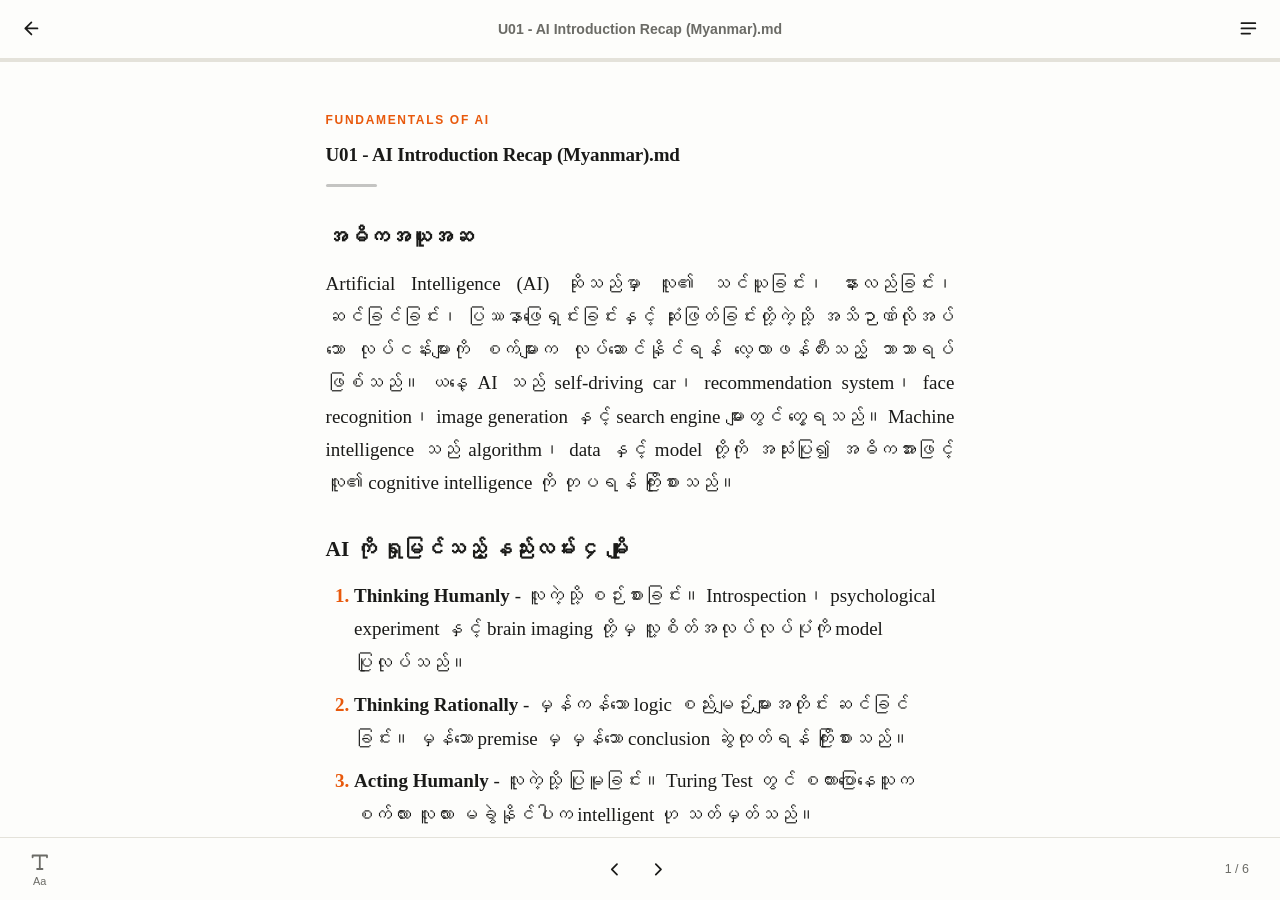
==== reader.html @ cd4ace5f "Add Note Lab: Kindle-style reader for 2nd sem modules" ====
<!DOCTYPE html>
<html lang="en">
<head>
  <meta charset="UTF-8">
  <meta name="viewport" content="width=device-width, initial-scale=1.0, viewport-fit=cover">
  <title>Reading… — Note Lab</title>
  <link rel="stylesheet" href="css/style.css">
</head>
<body>

<div class="reader">

  <div class="reader-topbar">
    <a href="index.html" class="icon-btn" aria-label="Back to library">
      <svg viewBox="0 0 24 24" fill="none" stroke="currentColor" stroke-width="2" stroke-linecap="round" stroke-linejoin="round"><path d="M19 12H5M12 19l-7-7 7-7"/></svg>
    </a>
    <div class="reader-title" id="readerTitle">…</div>
    <button class="icon-btn" id="tocBtn" aria-label="Table of contents">
      <svg viewBox="0 0 24 24" fill="none" stroke="currentColor" stroke-width="2" stroke-linecap="round"><path d="M4 6h16M4 12h16M4 18h10"/></svg>
    </button>
  </div>

  <div class="progress-track"><div class="progress-fill" id="progressFill"></div></div>

  <main class="reader-content" id="readerContent">
    <article class="page" id="page"></article>
  </main>

  <nav class="reader-menubar">
    <button class="menu-btn" id="typoBtn">
      <svg viewBox="0 0 24 24" fill="none" stroke="currentColor" stroke-width="2" stroke-linecap="round" stroke-linejoin="round"><path d="M4 7V5h16v2M9 20h6M12 5v15"/></svg>
      <span>Aa</span>
    </button>
    <div class="nav-arrows">
      <button class="icon-btn" id="prevBtn" aria-label="Previous unit">
        <svg viewBox="0 0 24 24" fill="none" stroke="currentColor" stroke-width="2" stroke-linecap="round" stroke-linejoin="round"><path d="M15 18l-6-6 6-6"/></svg>
      </button>
      <button class="icon-btn" id="nextBtn" aria-label="Next unit">
        <svg viewBox="0 0 24 24" fill="none" stroke="currentColor" stroke-width="2" stroke-linecap="round" stroke-linejoin="round"><path d="M9 18l6-6-6-6"/></svg>
      </button>
    </div>
    <div style="min-width:3.4rem;text-align:center;font-size:.78rem;color:var(--muted)" id="posLabel"></div>
  </nav>
</div>

<!-- TOC drawer -->
<div class="drawer-backdrop" id="drawerBackdrop"></div>
<aside class="drawer" id="drawer">
  <div class="drawer-head">
    <h2 id="drawerTitle">Contents</h2>
    <button class="icon-btn" id="drawerClose" aria-label="Close contents">
      <svg viewBox="0 0 24 24" fill="none" stroke="currentColor" stroke-width="2" stroke-linecap="round"><path d="M18 6L6 18M6 6l12 12"/></svg>
    </button>
  </div>
  <label class="drawer-search">
    <svg viewBox="0 0 24 24" fill="none" stroke="currentColor" stroke-width="2" stroke-linecap="round"><circle cx="11" cy="11" r="7"/><path d="M21 21l-4.3-4.3"/></svg>
    <input type="text" id="tocSearch" placeholder="Search units…" autocomplete="off">
  </label>
  <div class="drawer-units" id="drawerUnits"></div>
</aside>

<!-- Typography sheet -->
<div class="sheet-backdrop" id="sheetBackdrop"></div>
<section class="typo-sheet" id="typoSheet" aria-label="Reading settings">
  <div class="sheet-handle"></div>

  <div class="typo-row">
    <span class="typo-label">Size</span>
    <div class="font-ctrl">
      <button class="font-btn" id="fontMinus" aria-label="Smaller text">A&#8722;</button>
      <span class="font-preview" id="fontPreview">Aa</span>
      <button class="font-btn" id="fontPlus" aria-label="Larger text">A+</button>
    </div>
  </div>

  <div class="typo-row">
    <span class="typo-label">Theme</span>
    <div class="theme-dots">
      <button class="theme-dot dot-light" data-theme-val="light" aria-label="Light theme"></button>
      <button class="theme-dot dot-sepia" data-theme-val="sepia" aria-label="Sepia theme"></button>
      <button class="theme-dot dot-dark" data-theme-val="dark" aria-label="Dark theme"></button>
    </div>
  </div>

  <div class="typo-row">
    <span class="typo-label">Font</span>
    <div class="seg-group" id="fontFamilyGroup">
      <button class="seg-btn on" data-fontval="serif">Serif</button>
      <button class="seg-btn" data-fontval="sans">Sans</button>
    </div>
  </div>
</section>

<script src="js/modules.js"></script>
<script src="data/ai.js"></script>
<script src="data/programming.js"></script>
<script src="data/database.js"></script>
<script src="data/networking.js"></script>
<script src="js/md.js"></script>
<script src="js/reader.js"></script>
</body>
</html>
---- css/style.css ----
/* ============ Note Lab — Kindle-style reader ============ */

:root {
  --serif: Georgia, 'Times New Roman', 'Noto Serif', 'Myanmar Text', serif;
  --sans: -apple-system, BlinkMacSystemFont, 'Segoe UI', Roboto, 'Noto Sans', 'Myanmar Text', sans-serif;
  --fs: 19px;
  --lh: 1.75;
  --maxw: 42rem;

  --bg: #fdfdfb;
  --panel: #ffffff;
  --ink: #1a1a18;
  --muted: #6b6b66;
  --border: #e4e2da;
  --card: #ffffff;
  --shadow: 0 1px 3px rgba(0,0,0,.06), 0 8px 24px rgba(0,0,0,.05);
}

[data-theme='sepia'] {
  --bg: #f8f1e3;
  --panel: #f4ecdb;
  --ink: #3b2f22;
  --muted: #8a7a63;
  --border: #e2d5ba;
  --card: #fbf5e8;
  --shadow: 0 1px 3px rgba(80,60,30,.08), 0 8px 24px rgba(80,60,30,.07);
}

[data-theme='dark'] {
  --bg: #14161a;
  --panel: #1d2026;
  --ink: #d6d3cc;
  --muted: #8b8e96;
  --border: #2c3037;
  --card: #1d2026;
  --shadow: 0 1px 3px rgba(0,0,0,.4), 0 8px 24px rgba(0,0,0,.35);
}

* { margin: 0; padding: 0; box-sizing: border-box; }
html { -webkit-text-size-adjust: 100%; scroll-behavior: smooth; }

body {
  background: var(--bg);
  color: var(--ink);
  font-family: var(--sans);
  min-height: 100vh;
  transition: background .25s ease, color .25s ease;
}

button { font-family: inherit; color: inherit; background: none; border: none; cursor: pointer; }
a { color: inherit; text-decoration: none; }

/* ============ Home page ============ */

.home-header {
  padding: 2rem 1.25rem .75rem;
  max-width: 60rem;
  margin: 0 auto;
}

.brand {
  display: flex;
  align-items: center;
  gap: .65rem;
  font-family: var(--serif);
  font-size: 1.7rem;
  font-weight: 700;
  letter-spacing: -.02em;
}

.brand .logo {
  width: 2.4rem; height: 2.4rem;
  display: grid; place-items: center;
  border-radius: .8rem;
  background: linear-gradient(135deg, #e8590c, #f59f00);
  color: #fff;
  font-size: 1.25rem;
}

.home-sub {
  color: var(--muted);
  margin-top: .45rem;
  font-size: .95rem;
}

.home-main { max-width: 60rem; margin: 0 auto; padding: 1rem 1.25rem 4rem; }

.section-label {
  font-size: .78rem;
  font-weight: 700;
  letter-spacing: .12em;
  text-transform: uppercase;
  color: var(--muted);
  margin: 1.5rem 0 .9rem;
}

.module-grid {
  display: grid;
  grid-template-columns: repeat(auto-fill, minmax(15rem, 1fr));
  gap: .9rem;
}

.module-card {
  position: relative;
  display: flex;
  flex-direction: column;
  gap: .55rem;
  background: var(--card);
  border: 1px solid var(--border);
  border-radius: 1.1rem;
  padding: 1.15rem 1.2rem;
  box-shadow: var(--shadow);
  cursor: pointer;
  transition: transform .15s ease, border-color .15s ease;
}

.module-card:hover { transform: translateY(-2px); border-color: var(--accent); }
.module-card::before {
  content: '';
  position: absolute;
  inset: 0 auto 0 0;
  width: 4px;
  border-radius: 1.1rem 0 0 1.1rem;
  background: var(--accent);
  opacity: .85;
}

.mc-top { display: flex; align-items: center; justify-content: space-between; }
.mc-icon {
  width: 2.6rem; height: 2.6rem;
  display: grid; place-items: center;
  border-radius: .85rem;
  color: #fff;
  font-size: 1.15rem;
  font-weight: 700;
}
.mc-code {
  font-size: .72rem;
  font-weight: 700;
  letter-spacing: .1em;
  color: var(--muted);
  border: 1px solid var(--border);
  border-radius: 999px;
  padding: .25rem .6rem;
}

.mc-title { font-weight: 650; font-size: 1.02rem; line-height: 1.35; }
.mc-meta { font-size: .84rem; color: var(--muted); }

.mc-continue {
  display: inline-flex;
  align-items: center;
  gap: .35rem;
  font-size: .82rem;
  font-weight: 600;
  color: var(--accent);
}

.badge-soon {
  align-self: flex-start;
  font-size: .72rem;
  font-weight: 700;
  letter-spacing: .08em;
  text-transform: uppercase;
  color: var(--muted);
  border: 1px dashed var(--border);
  border-radius: 999px;
  padding: .28rem .65rem;
}

/* Module detail (unit list) */
.detail-topbar {
  position: sticky;
  top: 0;
  z-index: 20;
  display: flex;
  align-items: center;
  gap: .6rem;
  padding: .8rem 1rem;
  background: color-mix(in srgb, var(--bg) 88%, transparent);
  backdrop-filter: blur(10px);
  border-bottom: 1px solid var(--border);
}

.icon-btn {
  width: 2.5rem; height: 2.5rem;
  display: grid; place-items: center;
  border-radius: .75rem;
  color: var(--ink);
  flex: 0 0 auto;
}
.icon-btn:hover { background: var(--panel); }
.icon-btn svg { width: 1.3rem; height: 1.3rem; }

.detail-title { font-family: var(--serif); font-weight: 700; font-size: 1.12rem; line-height: 1.3; flex: 1; min-width: 0; white-space: nowrap; overflow: hidden; text-overflow: ellipsis; }

.unit-list { max-width: 42rem; margin: 0 auto; padding: 1.25rem 1.25rem 4rem; display: grid; gap: .7rem; }

.unit-item {
  display: flex;
  align-items: center;
  gap: .95rem;
  background: var(--card);
  border: 1px solid var(--border);
  border-radius: 1rem;
  padding: 1rem 1.1rem;
  box-shadow: var(--shadow);
  cursor: pointer;
  transition: transform .15s ease, border-color .15s ease;
  text-align: left;
  width: 100%;
}
.unit-item:hover { transform: translateY(-1px); border-color: var(--accent); }

.unit-num {
  width: 2.5rem; height: 2.5rem;
  flex: 0 0 auto;
  display: grid; place-items: center;
  border-radius: .8rem;
  font-family: var(--serif);
  font-weight: 700;
  font-size: 1rem;
  background: color-mix(in srgb, var(--accent) 13%, transparent);
  color: var(--accent);
}

.unit-name { font-weight: 600; font-size: .98rem; line-height: 1.4; flex: 1; }
.unit-sub { display: block; font-size: .8rem; color: var(--muted); font-weight: 400; margin-top: .15rem; }
.unit-item .chev { color: var(--muted); flex: 0 0 auto; }
.reading-now { outline: 2px solid var(--accent); outline-offset: -1px; }

/* ============ Reader ============ */

.reader { display: flex; flex-direction: column; height: 100dvh; }

.reader-topbar {
  display: flex;
  align-items: center;
  gap: .4rem;
  padding: .55rem .7rem;
  border-bottom: 1px solid var(--border);
  background: var(--bg);
  flex: 0 0 auto;
}

.reader-title {
  flex: 1;
  min-width: 0;
  text-align: center;
  font-size: .88rem;
  font-weight: 600;
  color: var(--muted);
  white-space: nowrap;
  overflow: hidden;
  text-overflow: ellipsis;
}

.progress-track {
  height: 3px;
  background: var(--border);
  flex: 0 0 auto;
}
.progress-fill {
  height: 100%;
  width: 0%;
  background: var(--accent, #e8590c);
  transition: width .1s linear;
}

.reader-content {
  flex: 1;
  overflow-y: auto;
  -webkit-overflow-scrolling: touch;
  overscroll-behavior-y: contain;
}

.page {
  max-width: var(--maxw);
  margin: 0 auto;
  padding: 1.6rem 1.35rem 5rem;
  font-family: var(--serif);
  font-size: var(--fs);
  line-height: var(--lh);
}

.chapter-head { margin-bottom: 1.8rem; }
.chapter-kicker {
  font-family: var(--sans);
  font-size: .75rem;
  font-weight: 700;
  letter-spacing: .14em;
  text-transform: uppercase;
  color: var(--accent);
  margin-bottom: .5rem;
}
.chapter-title {
  font-size: 1.65em;
  line-height: 1.25;
  font-weight: 700;
  letter-spacing: -.01em;
}
.chapter-rule { width: 3.2rem; height: 3px; border-radius: 2px; background: currentColor; opacity: .25; margin-top: 1.1rem; }

.page h2 { font-size: 1.32em; margin: 1.9em 0 .6em; line-height: 1.3; }
.page h3 { font-size: 1.12em; margin: 1.5em 0 .5em; }
.page h4 { font-size: 1em; margin: 1.3em 0 .4em; }
.page p { margin: 0 0 1em; text-align: justify; hyphens: auto; }
.page ul, .page ol { margin: 0 0 1.1em; padding-left: 1.5em; }
.page li { margin-bottom: .5em; }
.page li::marker { color: var(--accent); font-weight: 700; }
.page strong { font-weight: 700; }
.page code {
  font-family: ui-monospace, SFMono-Regular, Menlo, monospace;
  font-size: .82em;
  background: var(--panel);
  border: 1px solid var(--border);
  border-radius: .4em;
  padding: .1em .4em;
}
.page blockquote {
  margin: 1.2em 0;
  padding: .8em 1.1em;
  border-left: 3px solid var(--accent);
  background: var(--panel);
  border-radius: 0 .7em .7em 0;
  color: var(--muted);
}
.page hr { border: none; height: 1px; background: var(--border); margin: 2em auto; width: 60%; }
.table-wrap { overflow-x: auto; margin: 1.2em 0; }
.page table { border-collapse: collapse; width: 100%; font-size: .92em; }
.page th, .page td { border: 1px solid var(--border); padding: .5em .75em; text-align: left; }
.page th { background: var(--panel); font-family: var(--sans); font-size: .85em; }

.reader-menubar {
  display: flex;
  align-items: center;
  justify-content: space-between;
  padding: .5rem 1rem calc(.5rem + env(safe-area-inset-bottom));
  border-top: 1px solid var(--border);
  background: var(--bg);
  flex: 0 0 auto;
}
.menu-btn {
  display: flex; flex-direction: column; align-items: center; gap: .18rem;
  font-size: .68rem; color: var(--muted);
  padding: .3rem .8rem; border-radius: .6rem;
}
.menu-btn:hover { background: var(--panel); color: var(--ink); }
.menu-btn svg { width: 1.35rem; height: 1.35rem; }
.nav-arrows { display: flex; gap: .3rem; }

/* Drawer (TOC) */
.drawer-backdrop {
  position: fixed; inset: 0;
  background: rgba(0,0,0,.42);
  opacity: 0; pointer-events: none;
  transition: opacity .22s ease;
  z-index: 40;
}
.drawer-backdrop.open { opacity: 1; pointer-events: auto; }

.drawer {
  position: fixed;
  top: 0; bottom: 0; left: 0;
  width: min(20rem, 86vw);
  background: var(--panel);
  border-right: 1px solid var(--border);
  transform: translateX(-102%);
  transition: transform .24s cubic-bezier(.32,.72,.33,1);
  z-index: 50;
  display: flex;
  flex-direction: column;
}
.drawer.open { transform: translateX(0); }

.drawer-head {
  display: flex; align-items: center; justify-content: space-between;
  padding: 1rem 1rem .6rem;
}
.drawer-head h2 { font-family: var(--serif); font-size: 1.15rem; }

.drawer-search {
  margin: 0 1rem .7rem;
  display: flex; align-items: center; gap: .5rem;
  background: var(--bg);
  border: 1px solid var(--border);
  border-radius: .7rem;
  padding: .5rem .7rem;
}
.drawer-search input {
  border: none; outline: none; background: transparent;
  color: var(--ink); font-size: .9rem; width: 100%;
  font-family: var(--sans);
}
.drawer-search svg { width: 1rem; height: 1rem; color: var(--muted); flex: 0 0 auto; }

.drawer-units { overflow-y: auto; padding: .3rem .6rem 1.5rem; }

.drawer-unit {
  display: flex; align-items: baseline; gap: .7rem;
  width: 100%; text-align: left;
  padding: .7rem .8rem;
  border-radius: .7rem;
  font-size: .93rem;
  line-height: 1.4;
  color: var(--ink);
}
.drawer-unit:hover { background: var(--bg); }
.drawer-unit.active { background: color-mix(in srgb, var(--accent) 14%, transparent); color: var(--accent); font-weight: 600; }
.drawer-unit .du-num { font-family: var(--serif); font-weight: 700; font-size: .82rem; color: var(--muted); min-width: 1.6rem; }
.drawer-unit.active .du-num { color: var(--accent); }

/* Typography sheet */
.sheet-backdrop {
  position: fixed; inset: 0;
  background: rgba(0,0,0,.42);
  opacity: 0; pointer-events: none;
  transition: opacity .22s ease;
  z-index: 40;
}
.sheet-backdrop.open { opacity: 1; pointer-events: auto; }

.typo-sheet {
  position: fixed;
  left: 0; right: 0; bottom: 0;
  background: var(--panel);
  border-top: 1px solid var(--border);
  border-radius: 1.3rem 1.3rem 0 0;
  transform: translateY(105%);
  transition: transform .26s cubic-bezier(.32,.72,.33,1);
  z-index: 50;
  padding: 1.2rem 1.3rem calc(1.4rem + env(safe-area-inset-bottom));
  max-width: 34rem;
  margin: 0 auto;
}
.typo-sheet.open { transform: translateY(0); }

.sheet-handle { width: 2.6rem; height: 4px; border-radius: 2px; background: var(--border); margin: 0 auto 1rem; }
.typo-row { display: flex; align-items: center; justify-content: space-between; gap: 1rem; margin-bottom: 1.1rem; }
.typo-label { font-size: .8rem; font-weight: 700; letter-spacing: .1em; text-transform: uppercase; color: var(--muted); min-width: 4.2rem; }

.seg-group { display: flex; border: 1px solid var(--border); border-radius: .7rem; overflow: hidden; }
.seg-btn {
  padding: .5rem .95rem;
  font-size: .85rem; font-weight: 600;
  border-right: 1px solid var(--border);
  color: var(--muted);
}
.seg-btn:last-child { border-right: none; }
.seg-btn.on { background: var(--ink); color: var(--bg); }

.font-ctrl { display: flex; align-items: center; gap: .8rem; }
.font-btn {
  width: 2.7rem; height: 2.7rem;
  display: grid; place-items: center;
  border: 1px solid var(--border);
  border-radius: .7rem;
  font-weight: 700; font-size: 1rem;
}
.font-btn:hover { background: var(--bg); }
.font-preview { font-family: var(--serif); font-size: 1rem; color: var(--muted); flex: 1; text-align: center; }

.theme-dots { display: flex; gap: .9rem; }
.theme-dot {
  width: 2.5rem; height: 2.5rem;
  border-radius: 50%;
  border: 2px solid var(--border);
  position: relative;
}
.theme-dot.on { border-color: var(--accent); box-shadow: 0 0 0 2px color-mix(in srgb, var(--accent) 35%, transparent); }
.dot-light { background: #fdfdfb; }
.dot-sepia { background: #f8f1e3; }
.dot-dark { background: #14161a; }

.end-mark {
  text-align: center;
  color: var(--muted);
  font-style: italic;
  margin: 3rem 0 1rem;
  font-size: .9em;
}
.next-hint {
  text-align: center;
  margin-top: 2.5rem;
}
.next-link {
  display: inline-block;
  font-family: var(--sans);
  font-size: .92rem;
  font-weight: 600;
  color: var(--accent);
  border: 1px solid var(--border);
  border-radius: 999px;
  padding: .7rem 1.4rem;
  background: var(--card);
}
.next-link:hover { border-color: var(--accent); }

/* Desktop tweaks */
@media (min-width: 48rem) {
  .page { padding-top: 3rem; }
  .chapter-title { font-size: 2em; }
  .menu-btn span { display: inline; }
}
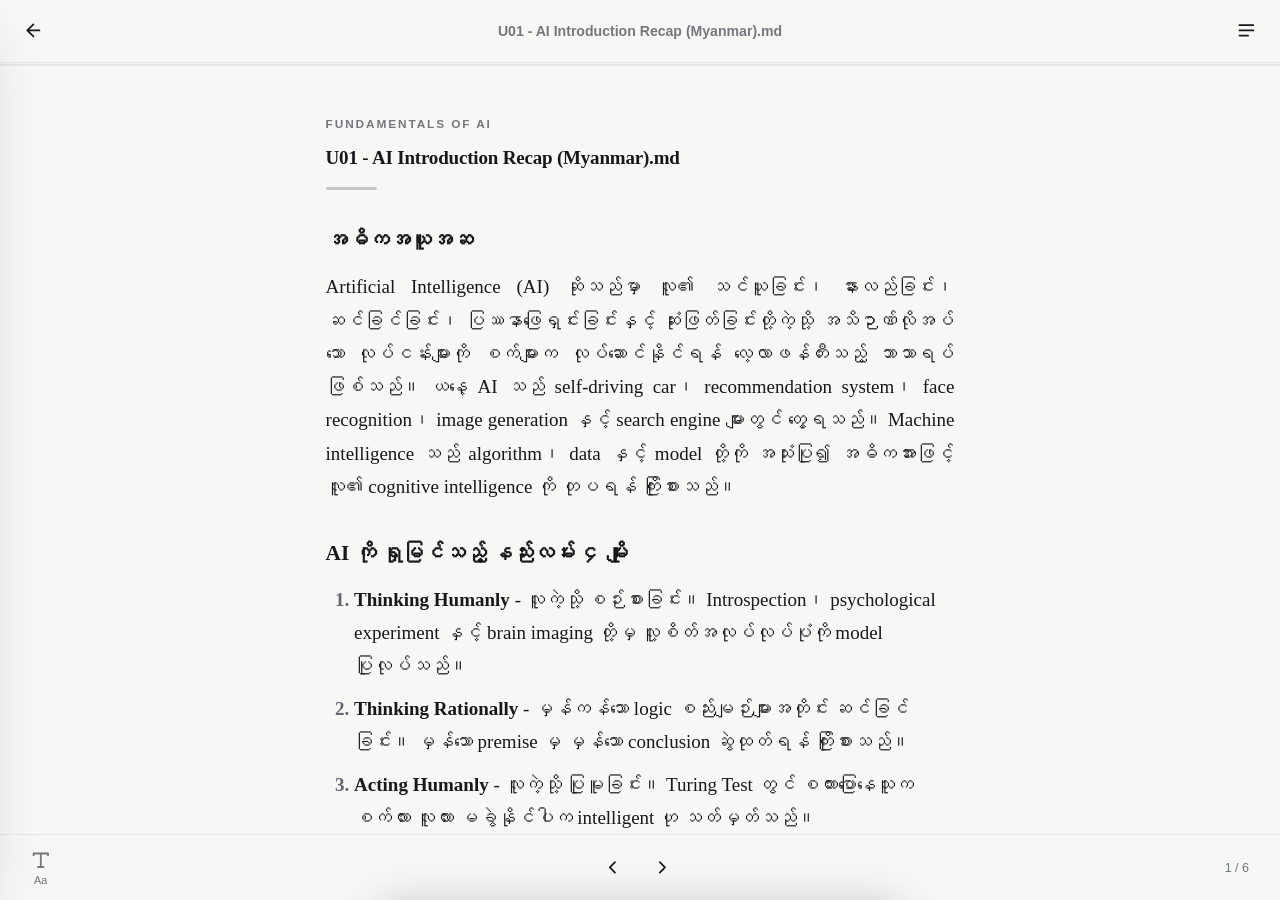
==== commit 427ffe11: "Fix stale-cache crash, harden element guards, add library button and larger touch targets" ====
--- a/reader.html
+++ b/reader.html
@@ -4,7 +4,7 @@
   <meta charset="UTF-8">
   <meta name="viewport" content="width=device-width, initial-scale=1.0, viewport-fit=cover">
   <title>Reading… — Note Lab</title>
-  <link rel="stylesheet" href="css/style.css">
+  <link rel="stylesheet" href="css/style.css?v=3">
 </head>
 <body>
 
@@ -48,9 +48,14 @@
 <aside class="drawer" id="drawer">
   <div class="drawer-head">
     <h2 id="drawerTitle">Contents</h2>
-    <button class="icon-btn" id="drawerClose" aria-label="Close contents">
-      <svg viewBox="0 0 24 24" fill="none" stroke="currentColor" stroke-width="2" stroke-linecap="round"><path d="M18 6L6 18M6 6l12 12"/></svg>
-    </button>
+    <div style="display:flex;gap:.3rem;align-items:center">
+      <a class="icon-btn" href="index.html" aria-label="Back to library">
+        <svg viewBox="0 0 24 24" fill="none" stroke="currentColor" stroke-width="1.8" stroke-linecap="round" stroke-linejoin="round"><path d="M3 10.5L12 3l9 7.5"/><path d="M5 9.5V21h14V9.5"/></svg>
+      </a>
+      <button class="icon-btn" id="drawerClose" aria-label="Close contents">
+        <svg viewBox="0 0 24 24" fill="none" stroke="currentColor" stroke-width="2" stroke-linecap="round"><path d="M18 6L6 18M6 6l12 12"/></svg>
+      </button>
+    </div>
   </div>
   <label class="drawer-search">
     <svg viewBox="0 0 24 24" fill="none" stroke="currentColor" stroke-width="2" stroke-linecap="round"><circle cx="11" cy="11" r="7"/><path d="M21 21l-4.3-4.3"/></svg>
@@ -91,12 +96,12 @@
   </div>
 </section>
 
-<script src="js/modules.js"></script>
-<script src="data/ai.js"></script>
-<script src="data/programming.js"></script>
-<script src="data/database.js"></script>
-<script src="data/networking.js"></script>
-<script src="js/md.js"></script>
-<script src="js/reader.js"></script>
+<script src="js/modules.js?v=3"></script>
+<script src="data/ai.js?v=3"></script>
+<script src="data/programming.js?v=3"></script>
+<script src="data/database.js?v=3"></script>
+<script src="data/networking.js?v=3"></script>
+<script src="js/md.js?v=3"></script>
+<script src="js/reader.js?v=3"></script>
 </body>
 </html>
--- a/css/style.css
+++ b/css/style.css
@@ -1,4 +1,4 @@
-/* ============ Note Lab — Kindle-style reader ============ */
+/* ============ Note Lab — minimal soft-3D reader ============ */
 
 :root {
   --serif: Georgia, 'Times New Roman', 'Noto Serif', 'Myanmar Text', serif;
@@ -6,34 +6,62 @@
   --fs: 19px;
   --lh: 1.75;
   --maxw: 42rem;
-
-  --bg: #fdfdfb;
-  --panel: #ffffff;
-  --ink: #1a1a18;
-  --muted: #6b6b66;
-  --border: #e4e2da;
+  --accent: #5f636b;
+
+  --bg: #f7f7f5;
+  --panel: #fefefc;
   --card: #ffffff;
-  --shadow: 0 1px 3px rgba(0,0,0,.06), 0 8px 24px rgba(0,0,0,.05);
+  --ink: #17181a;
+  --muted: #74777d;
+  --border: #e8e7e2;
+  --chip-hi: rgba(255,255,255,.14);
+
+  --sh-sm: 0 1px 2px rgba(23,24,26,.05), 0 0 0 1px rgba(23,24,26,.02);
+  --sh-md:
+    0 1px 1px rgba(23,24,26,.04),
+    0 3px 6px -2px rgba(23,24,26,.07),
+    0 12px 28px -10px rgba(23,24,26,.13);
+  --sh-lg:
+    0 4px 10px -4px rgba(23,24,26,.14),
+    0 24px 60px -16px rgba(23,24,26,.22);
+  --inset-hi: inset 0 1px 0 rgba(255,255,255,.65);
+  --ease-out: cubic-bezier(.22, 1, .36, 1);
+  --ease-spring: cubic-bezier(.32, .72, .28, 1);
 }
 
 [data-theme='sepia'] {
-  --bg: #f8f1e3;
-  --panel: #f4ecdb;
-  --ink: #3b2f22;
-  --muted: #8a7a63;
-  --border: #e2d5ba;
+  --bg: #f5eee0;
+  --panel: #faf4e6;
   --card: #fbf5e8;
-  --shadow: 0 1px 3px rgba(80,60,30,.08), 0 8px 24px rgba(80,60,30,.07);
+  --ink: #33291c;
+  --muted: #8d8069;
+  --border: #e3d7bf;
+  --sh-md:
+    0 1px 1px rgba(70,55,30,.05),
+    0 3px 6px -2px rgba(70,55,30,.08),
+    0 12px 28px -10px rgba(70,55,30,.15);
+  --sh-lg:
+    0 4px 10px -4px rgba(70,55,30,.16),
+    0 24px 60px -16px rgba(70,55,30,.25);
 }
 
 [data-theme='dark'] {
-  --bg: #14161a;
-  --panel: #1d2026;
-  --ink: #d6d3cc;
-  --muted: #8b8e96;
-  --border: #2c3037;
-  --card: #1d2026;
-  --shadow: 0 1px 3px rgba(0,0,0,.4), 0 8px 24px rgba(0,0,0,.35);
+  --bg: #101114;
+  --panel: #191a1f;
+  --card: #191a1f;
+  --ink: #e3e2de;
+  --muted: #85888f;
+  --border: #27292f;
+  --sh-sm: 0 1px 2px rgba(0,0,0,.35), 0 0 0 1px rgba(0,0,0,.25);
+  --sh-md:
+    0 1px 1px rgba(0,0,0,.3),
+    0 3px 8px -2px rgba(0,0,0,.45),
+    0 14px 32px -12px rgba(0,0,0,.6);
+  --sh-lg:
+    0 6px 16px -6px rgba(0,0,0,.5),
+    0 28px 64px -18px rgba(0,0,0,.7);
+  --inset-hi: inset 0 1px 0 rgba(255,255,255,.05);
+  --chip-hi: rgba(255,255,255,.09);
 }
 
 * { margin: 0; padding: 0; box-sizing: border-box; }
@@ -50,10 +78,12 @@
 button { font-family: inherit; color: inherit; background: none; border: none; cursor: pointer; }
 a { color: inherit; text-decoration: none; }
 
-/* ============ Home page ============ */
+[hidden] { display: none !important; }
+
+/* ============ Home ============ */
 
 .home-header {
-  padding: 2rem 1.25rem .75rem;
+  padding: 2.4rem 1.25rem .75rem;
   max-width: 60rem;
   margin: 0 auto;
 }
@@ -61,7 +91,7 @@
 .brand {
   display: flex;
   align-items: center;
-  gap: .65rem;
+  gap: .7rem;
   font-family: var(--serif);
   font-size: 1.7rem;
   font-weight: 700;
@@ -69,82 +99,118 @@
 }
 
 .brand .logo {
-  width: 2.4rem; height: 2.4rem;
+  width: 2.5rem; height: 2.5rem;
   display: grid; place-items: center;
-  border-radius: .8rem;
-  background: linear-gradient(135deg, #e8590c, #f59f00);
-  color: #fff;
-  font-size: 1.25rem;
-}
+  border-radius: .85rem;
+  background: linear-gradient(165deg, #34363c, #17181a);
+  box-shadow:
+    var(--sh-md),
+    var(--inset-hi),
+    inset 0 -2px 5px rgba(0,0,0,.35);
+  transform: translateZ(0);
+}
+.brand .logo svg { width: 1.3rem; height: 1.3rem; color: #f2f2ef; }
 
 .home-sub {
   color: var(--muted);
-  margin-top: .45rem;
+  margin-top: .5rem;
   font-size: .95rem;
 }
 
 .home-main { max-width: 60rem; margin: 0 auto; padding: 1rem 1.25rem 4rem; }
 
 .section-label {
-  font-size: .78rem;
-  font-weight: 700;
-  letter-spacing: .12em;
+  font-size: .74rem;
+  font-weight: 700;
+  letter-spacing: .14em;
   text-transform: uppercase;
   color: var(--muted);
-  margin: 1.5rem 0 .9rem;
+  margin: 1.6rem 0 .95rem;
 }
 
 .module-grid {
   display: grid;
   grid-template-columns: repeat(auto-fill, minmax(15rem, 1fr));
-  gap: .9rem;
+  gap: 1rem;
+  perspective: 1100px;
 }
 
 .module-card {
   position: relative;
   display: flex;
   flex-direction: column;
-  gap: .55rem;
-  background: var(--card);
-  border: 1px solid var(--border);
-  border-radius: 1.1rem;
-  padding: 1.15rem 1.2rem;
-  box-shadow: var(--shadow);
+  gap: .6rem;
+  background: linear-gradient(var(--card), var(--card));
+  border: 1px solid var(--border);
+  border-radius: 1.25rem;
+  padding: 1.2rem 1.25rem;
+  box-shadow: var(--sh-md), var(--inset-hi);
   cursor: pointer;
-  transition: transform .15s ease, border-color .15s ease;
-}
-
-.module-card:hover { transform: translateY(-2px); border-color: var(--accent); }
-.module-card::before {
-  content: '';
-  position: absolute;
-  inset: 0 auto 0 0;
-  width: 4px;
-  border-radius: 1.1rem 0 0 1.1rem;
+  text-align: left;
+  width: 100%;
+  transform:
+    perspective(900px)
+    rotateX(var(--rx, 0deg))
+    rotateY(var(--ry, 0deg))
+    translateY(var(--lift, 0px));
+  transition:
+    transform .3s var(--ease-out),
+    box-shadow .3s ease,
+    border-color .2s ease;
+  will-change: transform;
+}
+.module-card.tilting { transition: transform .06s linear, box-shadow .3s ease; }
+.module-card:hover {
+  --lift: -5px;
+  box-shadow: var(--sh-lg), var(--inset-hi);
+  border-color: color-mix(in srgb, var(--accent) 38%, var(--border));
+}
+.module-card:active { --lift: -1px; transition-duration: .1s; }
+
+.mc-top { display: flex; align-items: center; justify-content: space-between; }
+
+.mc-icon {
+  width: 2.7rem; height: 2.7rem;
+  display: grid; place-items: center;
+  border-radius: .9rem;
+  background: linear-gradient(165deg, #34363c, #17181a);
+  box-shadow:
+    0 2px 4px -1px rgba(23,24,26,.35),
+    0 8px 18px -6px rgba(23,24,26,.3),
+    inset 0 1px 0 var(--chip-hi),
+    inset 0 -2px 5px rgba(0,0,0,.35);
+}
+[data-theme='dark'] .mc-icon {
+  background: linear-gradient(165deg, #3a3d45, #22242a);
+  box-shadow:
+    0 2px 4px -1px rgba(0,0,0,.5),
+    0 8px 18px -6px rgba(0,0,0,.45),
+    inset 0 1px 0 var(--chip-hi),
+    inset 0 -2px 5px rgba(0,0,0,.4);
+}
+.mc-icon svg { width: 1.35rem; height: 1.35rem; color: #f2f2ef; }
+
+.mc-chip {
+  display: inline-flex;
+  align-items: center;
+  gap: .4rem;
+  font-size: .72rem;
+  font-weight: 700;
+  letter-spacing: .1em;
+  color: var(--muted);
+  border: 1px solid var(--border);
+  border-radius: 999px;
+  padding: .28rem .65rem;
+  background: var(--panel);
+  box-shadow: var(--sh-sm);
+}
+.mc-chip .dot {
+  width: .48rem; height: .48rem;
+  border-radius: 50%;
   background: var(--accent);
-  opacity: .85;
-}
-
-.mc-top { display: flex; align-items: center; justify-content: space-between; }
-.mc-icon {
-  width: 2.6rem; height: 2.6rem;
-  display: grid; place-items: center;
-  border-radius: .85rem;
-  color: #fff;
-  font-size: 1.15rem;
-  font-weight: 700;
-}
-.mc-code {
-  font-size: .72rem;
-  font-weight: 700;
-  letter-spacing: .1em;
-  color: var(--muted);
-  border: 1px solid var(--border);
-  border-radius: 999px;
-  padding: .25rem .6rem;
-}
-
-.mc-title { font-weight: 650; font-size: 1.02rem; line-height: 1.35; }
+}
+
+.mc-title { font-weight: 650; font-size: 1.03rem; line-height: 1.35; }
 .mc-meta { font-size: .84rem; color: var(--muted); }
 
 .mc-continue {
@@ -168,7 +234,7 @@
   padding: .28rem .65rem;
 }
 
-/* Module detail (unit list) */
+/* Module detail */
 .detail-topbar {
   position: sticky;
   top: 0;
@@ -176,58 +242,108 @@
   display: flex;
   align-items: center;
   gap: .6rem;
-  padding: .8rem 1rem;
-  background: color-mix(in srgb, var(--bg) 88%, transparent);
-  backdrop-filter: blur(10px);
+  padding: .75rem 1rem;
+  background: color-mix(in srgb, var(--bg) 82%, transparent);
+  backdrop-filter: blur(14px);
+  -webkit-backdrop-filter: blur(14px);
   border-bottom: 1px solid var(--border);
 }
 
 .icon-btn {
-  width: 2.5rem; height: 2.5rem;
+  width: 2.75rem; height: 2.75rem;
   display: grid; place-items: center;
-  border-radius: .75rem;
+  border-radius: .8rem;
   color: var(--ink);
   flex: 0 0 auto;
-}
-.icon-btn:hover { background: var(--panel); }
+  border: 1px solid transparent;
+  transition: transform .12s ease, background .15s ease, border-color .15s ease, box-shadow .15s ease;
+}
+.icon-btn:hover {
+  background: var(--card);
+  border-color: var(--border);
+  box-shadow: var(--sh-sm);
+}
+.icon-btn:active { transform: scale(.93); }
 .icon-btn svg { width: 1.3rem; height: 1.3rem; }
 
-.detail-title { font-family: var(--serif); font-weight: 700; font-size: 1.12rem; line-height: 1.3; flex: 1; min-width: 0; white-space: nowrap; overflow: hidden; text-overflow: ellipsis; }
-
-.unit-list { max-width: 42rem; margin: 0 auto; padding: 1.25rem 1.25rem 4rem; display: grid; gap: .7rem; }
+.detail-title {
+  font-family: var(--serif);
+  font-weight: 700;
+  font-size: 1.12rem;
+  line-height: 1.3;
+  flex: 1;
+  min-width: 0;
+  white-space: nowrap;
+  overflow: hidden;
+  text-overflow: ellipsis;
+}
+
+.detail-main {
+  max-width: 42rem;
+  margin: 0 auto;
+  padding: 1.4rem 1.25rem 4rem;
+}
+
+.unit-list {
+  display: grid;
+  gap: .85rem;
+  perspective: 900px;
+}
 
 .unit-item {
   display: flex;
   align-items: center;
-  gap: .95rem;
-  background: var(--card);
-  border: 1px solid var(--border);
-  border-radius: 1rem;
-  padding: 1rem 1.1rem;
-  box-shadow: var(--shadow);
+  gap: 1rem;
+  background: linear-gradient(var(--card), var(--card));
+  border: 1px solid var(--border);
+  border-radius: 1.1rem;
+  padding: 1.05rem 1.15rem;
+  box-shadow: var(--sh-md), var(--inset-hi);
   cursor: pointer;
-  transition: transform .15s ease, border-color .15s ease;
+  width: 100%;
   text-align: left;
-  width: 100%;
-}
-.unit-item:hover { transform: translateY(-1px); border-color: var(--accent); }
+  transition:
+    transform .25s var(--ease-out),
+    box-shadow .25s ease,
+    border-color .2s ease;
+}
+.unit-item:hover {
+  transform: translateY(-3px);
+  box-shadow: var(--sh-lg), var(--inset-hi);
+  border-color: color-mix(in srgb, var(--accent) 38%, var(--border));
+}
+.unit-item:active { transform: scale(.985); transition-duration: .08s; }
+.unit-item.reading-now { border-color: var(--accent); }
 
 .unit-num {
-  width: 2.5rem; height: 2.5rem;
+  width: 2.6rem; height: 2.6rem;
   flex: 0 0 auto;
   display: grid; place-items: center;
-  border-radius: .8rem;
+  border-radius: .85rem;
   font-family: var(--serif);
   font-weight: 700;
-  font-size: 1rem;
-  background: color-mix(in srgb, var(--accent) 13%, transparent);
-  color: var(--accent);
+  font-size: .98rem;
+  color: var(--ink);
+  background: var(--bg);
+  border: 1px solid var(--border);
+  box-shadow:
+    inset 0 2px 4px rgba(23,24,26,.07),
+    inset 0 -1px 0 rgba(255,255,255,.6);
+}
+[data-theme='dark'] .unit-num { box-shadow: inset 0 2px 5px rgba(0,0,0,.45), inset 0 -1px 0 rgba(255,255,255,.04); }
+
+.reading-now .unit-num {
+  background: var(--accent);
+  color: var(--panel);
+  border-color: transparent;
+  box-shadow:
+    0 2px 5px -1px color-mix(in srgb, var(--accent) 55%, transparent),
+    inset 0 1px 0 rgba(255,255,255,.22);
 }
 
 .unit-name { font-weight: 600; font-size: .98rem; line-height: 1.4; flex: 1; }
 .unit-sub { display: block; font-size: .8rem; color: var(--muted); font-weight: 400; margin-top: .15rem; }
 .unit-item .chev { color: var(--muted); flex: 0 0 auto; }
-.reading-now { outline: 2px solid var(--accent); outline-offset: -1px; }
 
 /* ============ Reader ============ */
 
@@ -259,11 +375,21 @@
   height: 3px;
   background: var(--border);
   flex: 0 0 auto;
-}
+  position: relative;
+}
+.progress-track::after {
+  content: '';
+  position: absolute;
+  inset: 0 0 auto;
+  height: 1px;
+  background: rgba(255,255,255,.35);
+}
+[data-theme='dark'] .progress-track::after { background: rgba(255,255,255,.05); }
 .progress-fill {
   height: 100%;
   width: 0%;
-  background: var(--accent, #e8590c);
+  border-radius: 0 2px 2px 0;
+  background: var(--accent);
   transition: width .1s linear;
 }
 
@@ -283,15 +409,15 @@
   line-height: var(--lh);
 }
 
-.chapter-head { margin-bottom: 1.8rem; }
+.chapter-head { margin-bottom: 1.9rem; }
 .chapter-kicker {
   font-family: var(--sans);
-  font-size: .75rem;
-  font-weight: 700;
-  letter-spacing: .14em;
+  font-size: .74rem;
+  font-weight: 700;
+  letter-spacing: .16em;
   text-transform: uppercase;
-  color: var(--accent);
-  margin-bottom: .5rem;
+  color: var(--muted);
+  margin-bottom: .55rem;
 }
 .chapter-title {
   font-size: 1.65em;
@@ -299,7 +425,13 @@
   font-weight: 700;
   letter-spacing: -.01em;
 }
-.chapter-rule { width: 3.2rem; height: 3px; border-radius: 2px; background: currentColor; opacity: .25; margin-top: 1.1rem; }
+.chapter-rule {
+  width: 3.2rem; height: 3px;
+  border-radius: 2px;
+  background: currentColor;
+  opacity: .22;
+  margin-top: 1.1rem;
+}
 
 .page h2 { font-size: 1.32em; margin: 1.9em 0 .6em; line-height: 1.3; }
 .page h3 { font-size: 1.12em; margin: 1.5em 0 .5em; }
@@ -316,17 +448,19 @@
   border: 1px solid var(--border);
   border-radius: .4em;
   padding: .1em .4em;
+  box-shadow: var(--sh-sm);
 }
 .page blockquote {
-  margin: 1.2em 0;
-  padding: .8em 1.1em;
+  margin: 1.3em 0;
+  padding: .85em 1.15em;
   border-left: 3px solid var(--accent);
   background: var(--panel);
-  border-radius: 0 .7em .7em 0;
-  color: var(--muted);
+  border-radius: 0 .8em .8em 0;
+  color: var(--muted);
+  box-shadow: var(--sh-sm);
 }
 .page hr { border: none; height: 1px; background: var(--border); margin: 2em auto; width: 60%; }
-.table-wrap { overflow-x: auto; margin: 1.2em 0; }
+.table-wrap { overflow-x: auto; margin: 1.2em 0; border-radius: .7rem; box-shadow: var(--sh-sm); }
 .page table { border-collapse: collapse; width: 100%; font-size: .92em; }
 .page th, .page td { border: 1px solid var(--border); padding: .5em .75em; text-align: left; }
 .page th { background: var(--panel); font-family: var(--sans); font-size: .85em; }
@@ -343,21 +477,33 @@
 .menu-btn {
   display: flex; flex-direction: column; align-items: center; gap: .18rem;
   font-size: .68rem; color: var(--muted);
-  padding: .3rem .8rem; border-radius: .6rem;
-}
-.menu-btn:hover { background: var(--panel); color: var(--ink); }
+  padding: .32rem .8rem; border-radius: .7rem;
+  border: 1px solid transparent;
+  transition: transform .12s ease, background .15s ease, border-color .15s ease, box-shadow .15s ease;
+}
+.menu-btn:hover {
+  background: var(--card);
+  border-color: var(--border);
+  box-shadow: var(--sh-sm);
+  color: var(--ink);
+}
+.menu-btn:active { transform: scale(.94); }
 .menu-btn svg { width: 1.35rem; height: 1.35rem; }
-.nav-arrows { display: flex; gap: .3rem; }
+.nav-arrows { display: flex; gap: .35rem; }
 
 /* Drawer (TOC) */
-.drawer-backdrop {
+.drawer-backdrop,
+.sheet-backdrop {
   position: fixed; inset: 0;
-  background: rgba(0,0,0,.42);
+  background: rgba(15,16,18,.4);
+  backdrop-filter: blur(2px);
+  -webkit-backdrop-filter: blur(2px);
   opacity: 0; pointer-events: none;
   transition: opacity .22s ease;
   z-index: 40;
 }
-.drawer-backdrop.open { opacity: 1; pointer-events: auto; }
+.drawer-backdrop.open,
+.sheet-backdrop.open { opacity: 1; pointer-events: auto; }
 
 .drawer {
   position: fixed;
@@ -365,8 +511,9 @@
   width: min(20rem, 86vw);
   background: var(--panel);
   border-right: 1px solid var(--border);
-  transform: translateX(-102%);
-  transition: transform .24s cubic-bezier(.32,.72,.33,1);
+  box-shadow: var(--sh-lg);
+  transform: translateX(-103%);
+  transition: transform .28s var(--ease-spring);
   z-index: 50;
   display: flex;
   flex-direction: column;
@@ -384,9 +531,11 @@
   display: flex; align-items: center; gap: .5rem;
   background: var(--bg);
   border: 1px solid var(--border);
-  border-radius: .7rem;
-  padding: .5rem .7rem;
-}
+  border-radius: .75rem;
+  padding: .52rem .75rem;
+  box-shadow: inset 0 1.5px 4px rgba(23,24,26,.06);
+}
+[data-theme='dark'] .drawer-search { box-shadow: inset 0 1.5px 4px rgba(0,0,0,.4); }
 .drawer-search input {
   border: none; outline: none; background: transparent;
   color: var(--ink); font-size: .9rem; width: 100%;
@@ -399,78 +548,125 @@
 .drawer-unit {
   display: flex; align-items: baseline; gap: .7rem;
   width: 100%; text-align: left;
-  padding: .7rem .8rem;
-  border-radius: .7rem;
+  padding: .72rem .8rem;
+  border-radius: .75rem;
   font-size: .93rem;
   line-height: 1.4;
   color: var(--ink);
+  transition: background .15s ease;
 }
 .drawer-unit:hover { background: var(--bg); }
-.drawer-unit.active { background: color-mix(in srgb, var(--accent) 14%, transparent); color: var(--accent); font-weight: 600; }
-.drawer-unit .du-num { font-family: var(--serif); font-weight: 700; font-size: .82rem; color: var(--muted); min-width: 1.6rem; }
+.drawer-unit.active {
+  background: color-mix(in srgb, var(--accent) 13%, transparent);
+  color: var(--accent);
+  font-weight: 600;
+}
+.drawer-unit .du-num {
+  font-family: var(--serif);
+  font-weight: 700;
+  font-size: .82rem;
+  color: var(--muted);
+  min-width: 1.6rem;
+}
 .drawer-unit.active .du-num { color: var(--accent); }
 
 /* Typography sheet */
-.sheet-backdrop {
-  position: fixed; inset: 0;
-  background: rgba(0,0,0,.42);
-  opacity: 0; pointer-events: none;
-  transition: opacity .22s ease;
-  z-index: 40;
-}
-.sheet-backdrop.open { opacity: 1; pointer-events: auto; }
-
 .typo-sheet {
   position: fixed;
   left: 0; right: 0; bottom: 0;
   background: var(--panel);
   border-top: 1px solid var(--border);
-  border-radius: 1.3rem 1.3rem 0 0;
-  transform: translateY(105%);
-  transition: transform .26s cubic-bezier(.32,.72,.33,1);
+  border-radius: 1.4rem 1.4rem 0 0;
+  box-shadow: 0 -12px 50px -12px rgba(23,24,26,.3);
+  transform: translateY(106%);
+  transition: transform .3s var(--ease-spring);
   z-index: 50;
-  padding: 1.2rem 1.3rem calc(1.4rem + env(safe-area-inset-bottom));
+  padding: 1.2rem 1.3rem calc(1.5rem + env(safe-area-inset-bottom));
   max-width: 34rem;
   margin: 0 auto;
 }
+[data-theme='dark'] .typo-sheet { box-shadow: 0 -12px 50px -12px rgba(0,0,0,.6); }
 .typo-sheet.open { transform: translateY(0); }
 
-.sheet-handle { width: 2.6rem; height: 4px; border-radius: 2px; background: var(--border); margin: 0 auto 1rem; }
-.typo-row { display: flex; align-items: center; justify-content: space-between; gap: 1rem; margin-bottom: 1.1rem; }
-.typo-label { font-size: .8rem; font-weight: 700; letter-spacing: .1em; text-transform: uppercase; color: var(--muted); min-width: 4.2rem; }
-
-.seg-group { display: flex; border: 1px solid var(--border); border-radius: .7rem; overflow: hidden; }
+.sheet-handle {
+  width: 2.6rem; height: 4px;
+  border-radius: 2px;
+  background: var(--border);
+  margin: 0 auto 1.1rem;
+}
+.typo-row {
+  display: flex; align-items: center; justify-content: space-between; gap: 1rem;
+  margin-bottom: 1.15rem;
+}
+.typo-row:last-child { margin-bottom: 0; }
+.typo-label {
+  font-size: .76rem;
+  font-weight: 700;
+  letter-spacing: .12em;
+  text-transform: uppercase;
+  color: var(--muted);
+  min-width: 4.2rem;
+}
+
+.seg-group {
+  display: flex;
+  border: 1px solid var(--border);
+  border-radius: .75rem;
+  overflow: hidden;
+  background: var(--bg);
+  box-shadow: var(--sh-sm);
+}
 .seg-btn {
-  padding: .5rem .95rem;
-  font-size: .85rem; font-weight: 600;
+  padding: .5rem 1rem;
+  font-size: .85rem;
+  font-weight: 600;
   border-right: 1px solid var(--border);
   color: var(--muted);
+  transition: background .15s ease, color .15s ease;
 }
 .seg-btn:last-child { border-right: none; }
 .seg-btn.on { background: var(--ink); color: var(--bg); }
 
-.font-ctrl { display: flex; align-items: center; gap: .8rem; }
+.font-ctrl { display: flex; align-items: center; gap: .85rem; }
 .font-btn {
-  width: 2.7rem; height: 2.7rem;
+  width: 2.75rem; height: 2.75rem;
   display: grid; place-items: center;
   border: 1px solid var(--border);
-  border-radius: .7rem;
-  font-weight: 700; font-size: 1rem;
-}
-.font-btn:hover { background: var(--bg); }
-.font-preview { font-family: var(--serif); font-size: 1rem; color: var(--muted); flex: 1; text-align: center; }
-
-.theme-dots { display: flex; gap: .9rem; }
+  border-radius: .8rem;
+  font-weight: 700;
+  font-size: 1rem;
+  background: var(--card);
+  box-shadow: var(--sh-md), var(--inset-hi);
+  transition: transform .12s ease, box-shadow .15s ease;
+}
+.font-btn:hover { transform: translateY(-1px); box-shadow: var(--sh-lg), var(--inset-hi); }
+.font-btn:active { transform: scale(.92); }
+.font-preview {
+  font-family: var(--serif);
+  font-size: 1rem;
+  color: var(--muted);
+  flex: 1;
+  text-align: center;
+}
+
+.theme-dots { display: flex; gap: 1rem; }
 .theme-dot {
   width: 2.5rem; height: 2.5rem;
   border-radius: 50%;
-  border: 2px solid var(--border);
-  position: relative;
-}
-.theme-dot.on { border-color: var(--accent); box-shadow: 0 0 0 2px color-mix(in srgb, var(--accent) 35%, transparent); }
+  border: 1px solid var(--border);
+  box-shadow: var(--sh-md), inset 0 1px 0 rgba(255,255,255,.5);
+  transition: transform .15s var(--ease-out), box-shadow .15s ease;
+}
+.theme-dot:hover { transform: translateY(-2px) scale(1.05); }
+.theme-dot:active { transform: scale(.92); }
+.theme-dot.on {
+  border: 2px solid var(--ink);
+  box-shadow: var(--sh-lg), inset 0 1px 0 rgba(255,255,255,.5);
+  transform: scale(1.06);
+}
 .dot-light { background: #fdfdfb; }
-.dot-sepia { background: #f8f1e3; }
-.dot-dark { background: #14161a; }
+.dot-sepia { background: #f5eee0; }
+.dot-dark { background: #101114; }
 
 .end-mark {
   text-align: center;
@@ -479,26 +675,37 @@
   margin: 3rem 0 1rem;
   font-size: .9em;
 }
-.next-hint {
-  text-align: center;
-  margin-top: 2.5rem;
-}
+
+.next-hint { text-align: center; margin-top: 2.5rem; }
 .next-link {
   display: inline-block;
   font-family: var(--sans);
   font-size: .92rem;
   font-weight: 600;
-  color: var(--accent);
+  color: var(--ink);
   border: 1px solid var(--border);
   border-radius: 999px;
-  padding: .7rem 1.4rem;
+  padding: .72rem 1.5rem;
   background: var(--card);
-}
-.next-link:hover { border-color: var(--accent); }
-
-/* Desktop tweaks */
+  box-shadow: var(--sh-md), var(--inset-hi);
+  transition: transform .18s var(--ease-out), box-shadow .2s ease, border-color .2s ease;
+}
+.next-link:hover {
+  transform: translateY(-2px);
+  box-shadow: var(--sh-lg), var(--inset-hi);
+  border-color: color-mix(in srgb, var(--accent) 38%, var(--border));
+}
+.next-link:active { transform: scale(.97); }
+
+/* Desktop */
 @media (min-width: 48rem) {
   .page { padding-top: 3rem; }
   .chapter-title { font-size: 2em; }
   .menu-btn span { display: inline; }
 }
+
+/* Reduced motion */
+@media (prefers-reduced-motion: reduce) {
+  * { transition: none !important; animation: none !important; }
+  html { scroll-behavior: auto; }
+}
